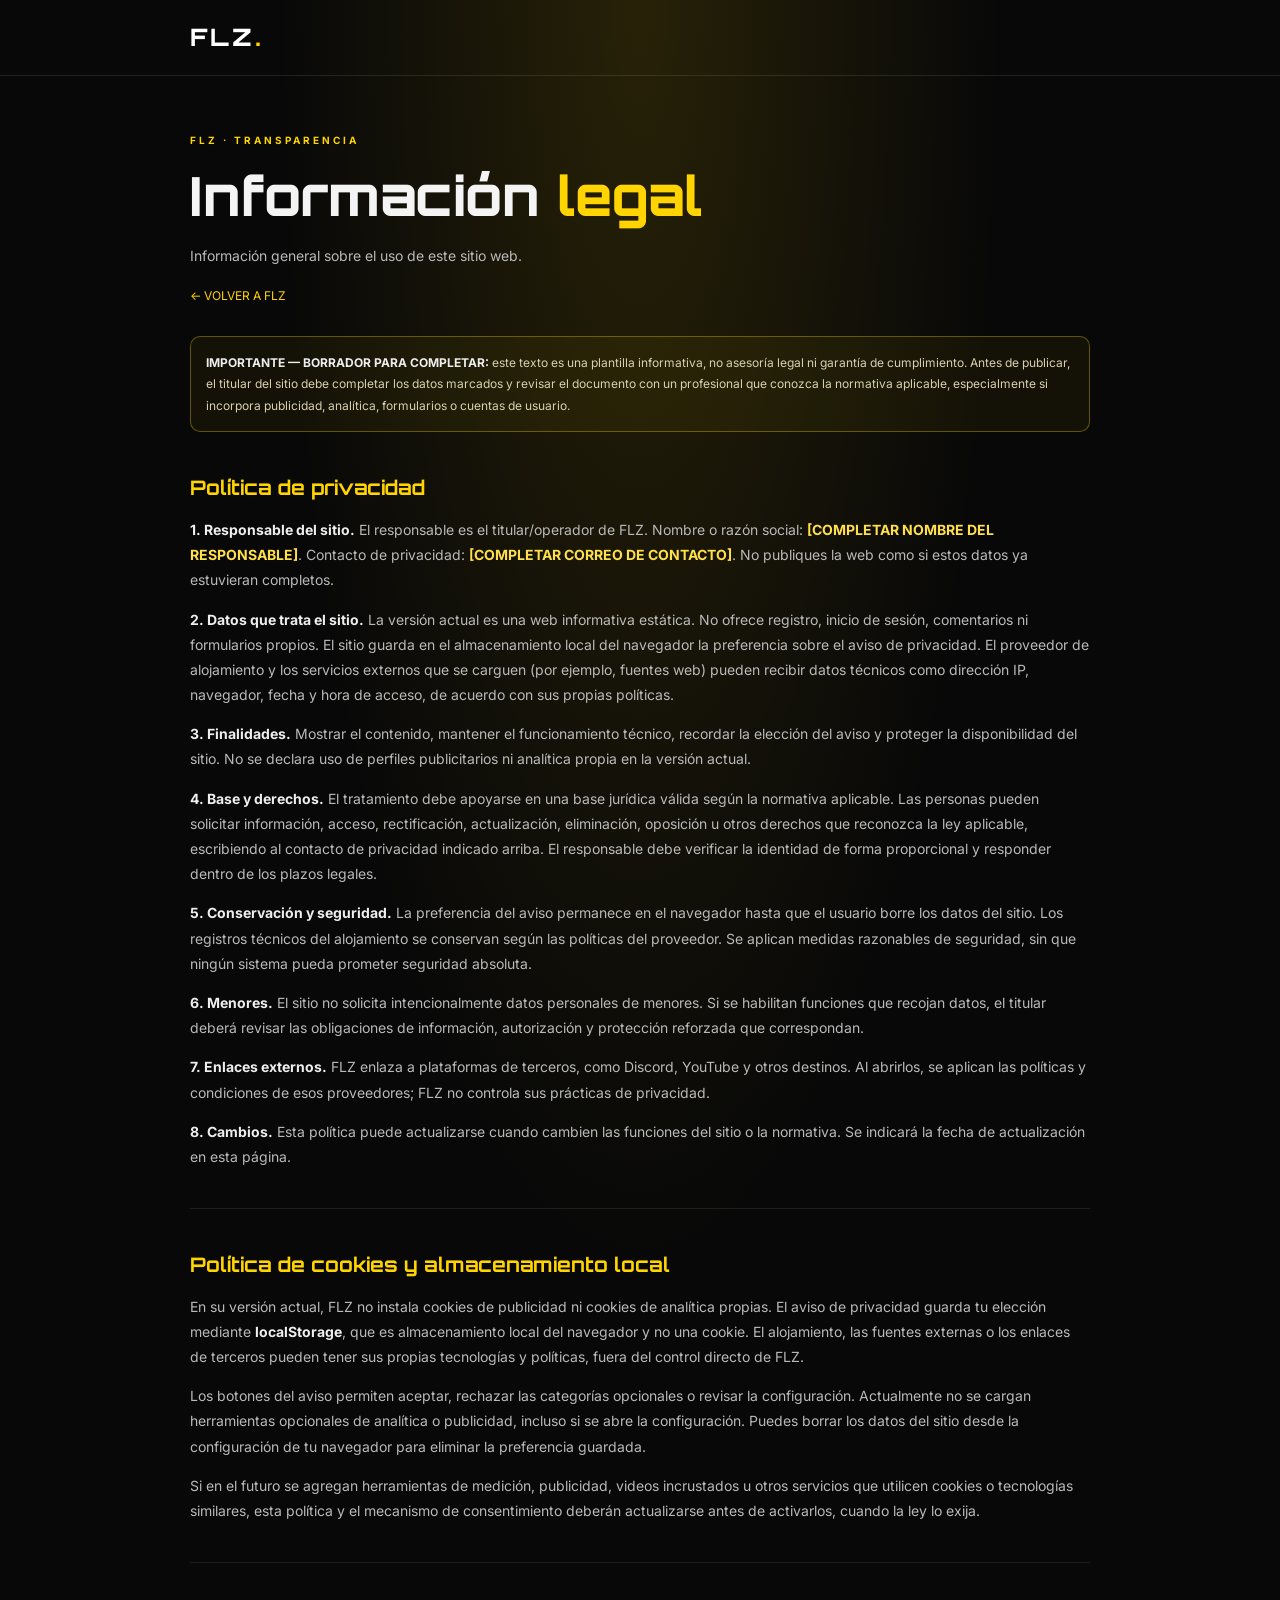
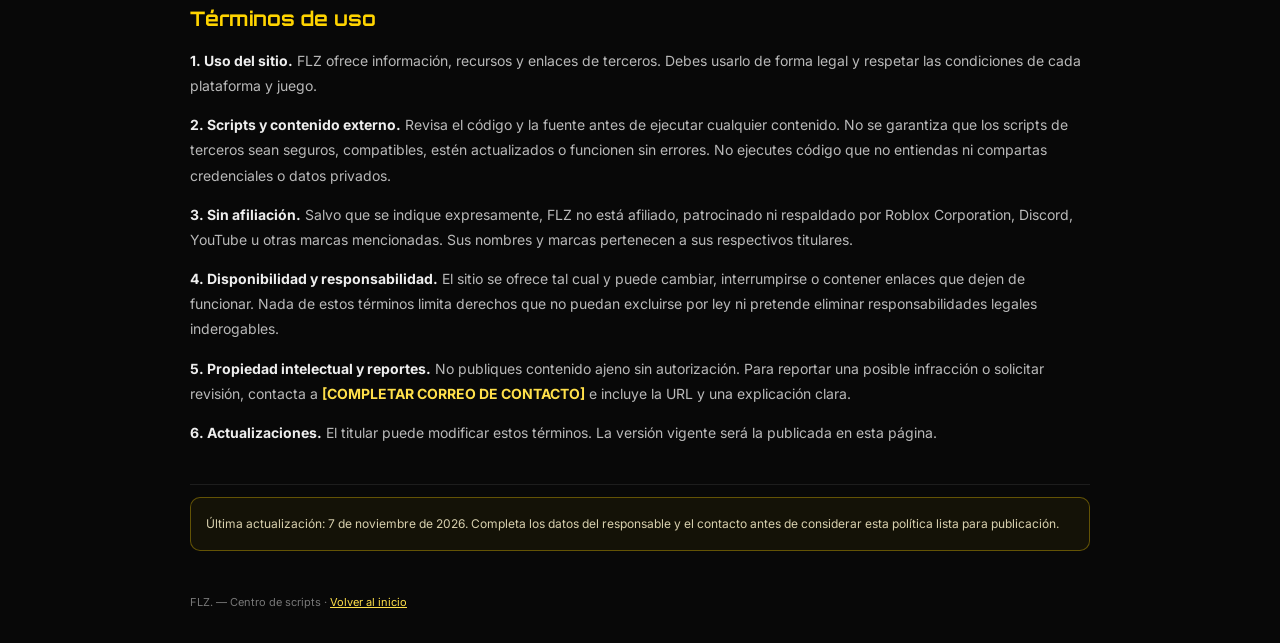
==== legal.html @ b0be7e63 "Crear políticas de privacidad, cookies y términos FLZ" ====
<!DOCTYPE html>
<html lang="es"><head><meta charset="UTF-8"><meta name="viewport" content="width=device-width, initial-scale=1"><meta name="theme-color" content="#090909"><title>Información legal | FLZ</title><link rel="preconnect" href="https://fonts.googleapis.com"><link href="https://fonts.googleapis.com/css2?family=Orbitron:wght@600;700;800&family=Inter:wght@400;500;600;700&display=swap" rel="stylesheet"><style>
:root{color-scheme:dark}*{box-sizing:border-box}body{margin:0;background:radial-gradient(ellipse at 50% 0%,#ffd40020,transparent 40%),#080808;color:#f4f4f4;font:14px Inter,Arial,sans-serif;line-height:1.8}.wrap{width:min(900px,calc(100% - 34px));margin:auto}header{border-bottom:1px solid #ffffff19;padding:22px 0}.brand{font:800 24px Orbitron;color:white;text-decoration:none;letter-spacing:3px}.brand span,h1 span,h2{color:#ffd400}.back{color:#ffd400;text-decoration:none;font-size:12px}.hero{padding:55px 0 28px}.eyebrow{color:#ffd400;font-size:10px;letter-spacing:3px;font-weight:700}h1{font:800 clamp(32px,7vw,54px) Orbitron;margin:12px 0}h2{font:700 20px Orbitron;margin-top:38px}p,li{color:#b9b9b9}section{padding:5px 0 25px;border-bottom:1px solid #ffffff16}strong{color:#eee}.notice{padding:15px;border:1px solid #ffd40055;border-radius:10px;background:#ffd4000d;color:#d8d0ae;font-size:12px}.placeholder{color:#ffe04a;font-weight:700}footer{padding:30px 0;color:#777;font-size:11px}a{color:#ffe04a}
</style></head><body><header><div class="wrap"><a class="brand" href="index.html">FLZ<span>.</span></a></div></header><main class="wrap"><div class="hero"><div class="eyebrow">FLZ · TRANSPARENCIA</div><h1>Información <span>legal</span></h1><p>Información general sobre el uso de este sitio web.</p><a class="back" href="index.html">← VOLVER A FLZ</a></div>
<div class="notice"><strong>IMPORTANTE — BORRADOR PARA COMPLETAR:</strong> este texto es una plantilla informativa, no asesoría legal ni garantía de cumplimiento. Antes de publicar, el titular del sitio debe completar los datos marcados y revisar el documento con un profesional que conozca la normativa aplicable, especialmente si incorpora publicidad, analítica, formularios o cuentas de usuario.</div>
<section id="privacidad"><h2>Política de privacidad</h2><p><strong>1. Responsable del sitio.</strong> El responsable es el titular/operador de FLZ. Nombre o razón social: <span class="placeholder">[COMPLETAR NOMBRE DEL RESPONSABLE]</span>. Contacto de privacidad: <span class="placeholder">[COMPLETAR CORREO DE CONTACTO]</span>. No publiques la web como si estos datos ya estuvieran completos.</p><p><strong>2. Datos que trata el sitio.</strong> La versión actual es una web informativa estática. No ofrece registro, inicio de sesión, comentarios ni formularios propios. El sitio guarda en el almacenamiento local del navegador la preferencia sobre el aviso de privacidad. El proveedor de alojamiento y los servicios externos que se carguen (por ejemplo, fuentes web) pueden recibir datos técnicos como dirección IP, navegador, fecha y hora de acceso, de acuerdo con sus propias políticas.</p><p><strong>3. Finalidades.</strong> Mostrar el contenido, mantener el funcionamiento técnico, recordar la elección del aviso y proteger la disponibilidad del sitio. No se declara uso de perfiles publicitarios ni analítica propia en la versión actual.</p><p><strong>4. Base y derechos.</strong> El tratamiento debe apoyarse en una base jurídica válida según la normativa aplicable. Las personas pueden solicitar información, acceso, rectificación, actualización, eliminación, oposición u otros derechos que reconozca la ley aplicable, escribiendo al contacto de privacidad indicado arriba. El responsable debe verificar la identidad de forma proporcional y responder dentro de los plazos legales.</p><p><strong>5. Conservación y seguridad.</strong> La preferencia del aviso permanece en el navegador hasta que el usuario borre los datos del sitio. Los registros técnicos del alojamiento se conservan según las políticas del proveedor. Se aplican medidas razonables de seguridad, sin que ningún sistema pueda prometer seguridad absoluta.</p><p><strong>6. Menores.</strong> El sitio no solicita intencionalmente datos personales de menores. Si se habilitan funciones que recojan datos, el titular deberá revisar las obligaciones de información, autorización y protección reforzada que correspondan.</p><p><strong>7. Enlaces externos.</strong> FLZ enlaza a plataformas de terceros, como Discord, YouTube y otros destinos. Al abrirlos, se aplican las políticas y condiciones de esos proveedores; FLZ no controla sus prácticas de privacidad.</p><p><strong>8. Cambios.</strong> Esta política puede actualizarse cuando cambien las funciones del sitio o la normativa. Se indicará la fecha de actualización en esta página.</p></section>
<section id="cookies"><h2>Política de cookies y almacenamiento local</h2><p>En su versión actual, FLZ no instala cookies de publicidad ni cookies de analítica propias. El aviso de privacidad guarda tu elección mediante <strong>localStorage</strong>, que es almacenamiento local del navegador y no una cookie. El alojamiento, las fuentes externas o los enlaces de terceros pueden tener sus propias tecnologías y políticas, fuera del control directo de FLZ.</p><p>Los botones del aviso permiten aceptar, rechazar las categorías opcionales o revisar la configuración. Actualmente no se cargan herramientas opcionales de analítica o publicidad, incluso si se abre la configuración. Puedes borrar los datos del sitio desde la configuración de tu navegador para eliminar la preferencia guardada.</p><p>Si en el futuro se agregan herramientas de medición, publicidad, videos incrustados u otros servicios que utilicen cookies o tecnologías similares, esta política y el mecanismo de consentimiento deberán actualizarse antes de activarlos, cuando la ley lo exija.</p></section>
<section id="terminos"><h2>Términos de uso</h2><p><strong>1. Uso del sitio.</strong> FLZ ofrece información, recursos y enlaces de terceros. Debes usarlo de forma legal y respetar las condiciones de cada plataforma y juego.</p><p><strong>2. Scripts y contenido externo.</strong> Revisa el código y la fuente antes de ejecutar cualquier contenido. No se garantiza que los scripts de terceros sean seguros, compatibles, estén actualizados o funcionen sin errores. No ejecutes código que no entiendas ni compartas credenciales o datos privados.</p><p><strong>3. Sin afiliación.</strong> Salvo que se indique expresamente, FLZ no está afiliado, patrocinado ni respaldado por Roblox Corporation, Discord, YouTube u otras marcas mencionadas. Sus nombres y marcas pertenecen a sus respectivos titulares.</p><p><strong>4. Disponibilidad y responsabilidad.</strong> El sitio se ofrece tal cual y puede cambiar, interrumpirse o contener enlaces que dejen de funcionar. Nada de estos términos limita derechos que no puedan excluirse por ley ni pretende eliminar responsabilidades legales inderogables.</p><p><strong>5. Propiedad intelectual y reportes.</strong> No publiques contenido ajeno sin autorización. Para reportar una posible infracción o solicitar revisión, contacta a <span class="placeholder">[COMPLETAR CORREO DE CONTACTO]</span> e incluye la URL y una explicación clara.</p><p><strong>6. Actualizaciones.</strong> El titular puede modificar estos términos. La versión vigente será la publicada en esta página.</p></section>
<p class="notice">Última actualización: 7 de noviembre de 2026. Completa los datos del responsable y el contacto antes de considerar esta política lista para publicación.</p></main><footer><div class="wrap">FLZ. — Centro de scripts · <a href="index.html">Volver al inicio</a></div></footer></body></html>
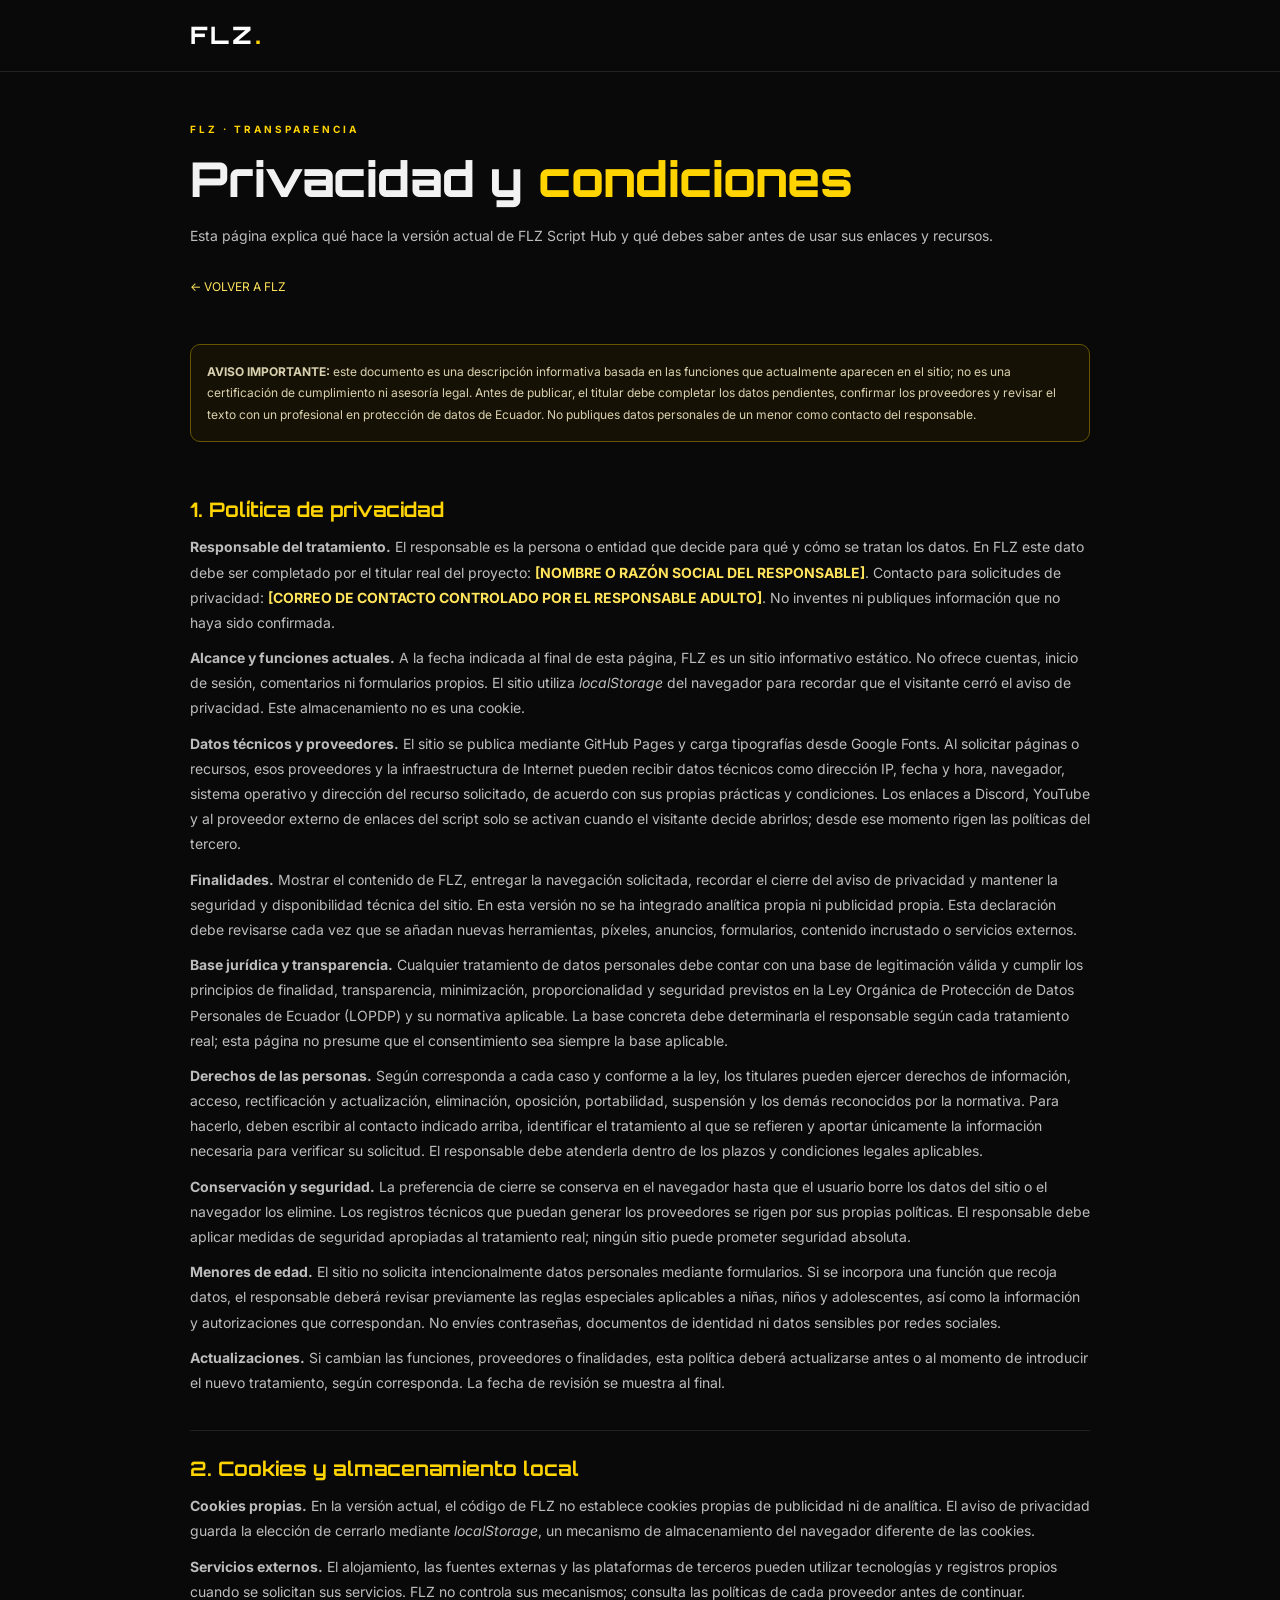
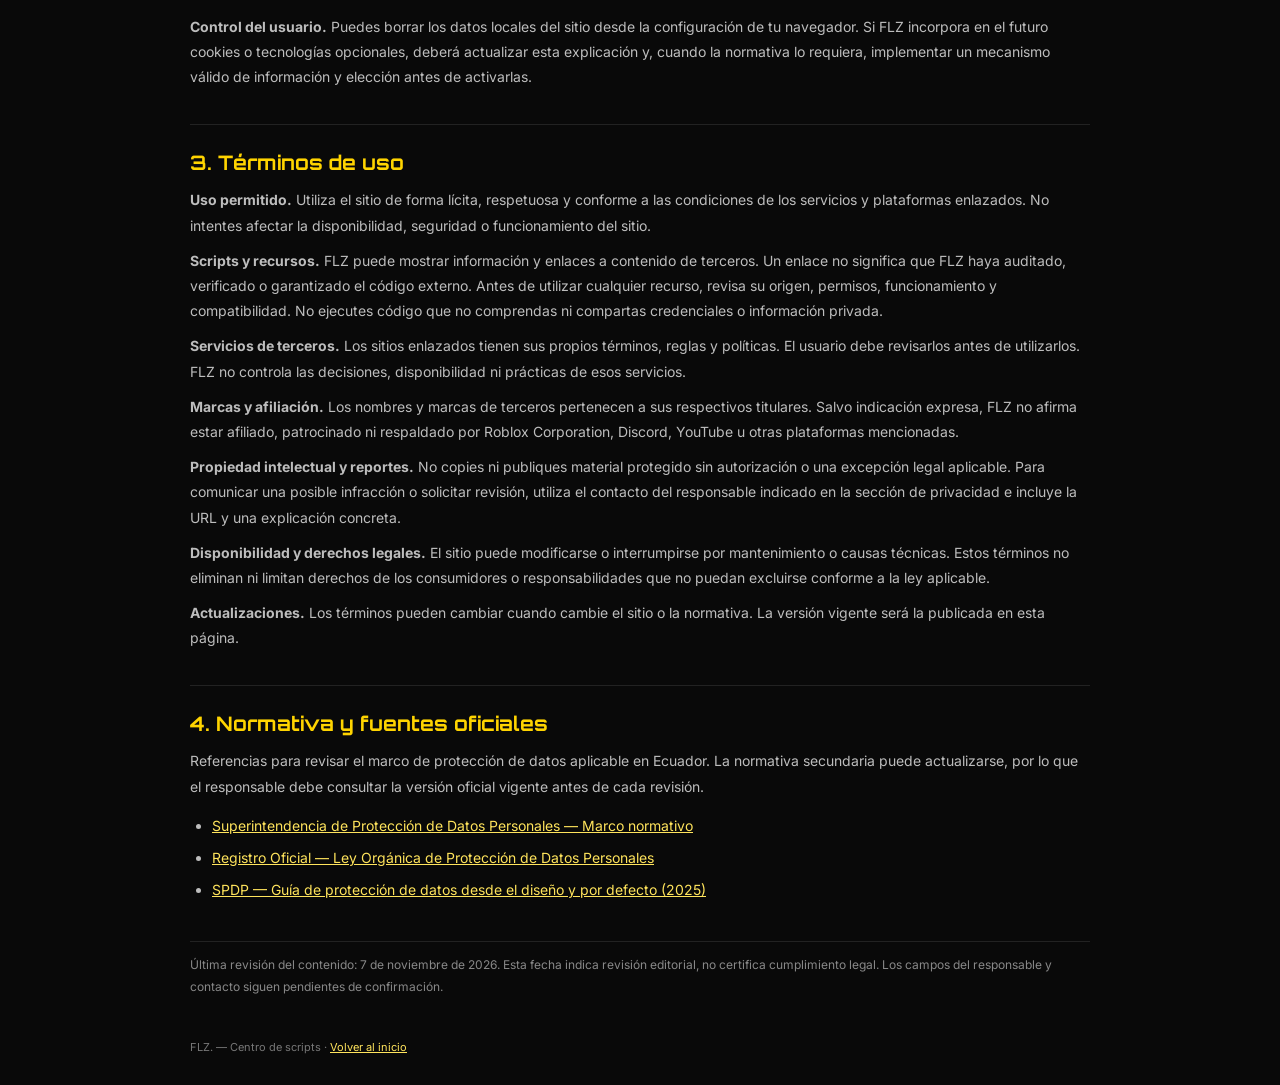
==== commit ce2bdea4: "Refresh privacy, local storage and terms information" ====
--- a/legal.html
+++ b/legal.html
@@ -1,9 +1,75 @@
 <!DOCTYPE html>
-<html lang="es"><head><meta charset="UTF-8"><meta name="viewport" content="width=device-width, initial-scale=1"><meta name="theme-color" content="#090909"><title>Información legal | FLZ</title><link rel="preconnect" href="https://fonts.googleapis.com"><link href="https://fonts.googleapis.com/css2?family=Orbitron:wght@600;700;800&family=Inter:wght@400;500;600;700&display=swap" rel="stylesheet"><style>
-:root{color-scheme:dark}*{box-sizing:border-box}body{margin:0;background:radial-gradient(ellipse at 50% 0%,#ffd40020,transparent 40%),#080808;color:#f4f4f4;font:14px Inter,Arial,sans-serif;line-height:1.8}.wrap{width:min(900px,calc(100% - 34px));margin:auto}header{border-bottom:1px solid #ffffff19;padding:22px 0}.brand{font:800 24px Orbitron;color:white;text-decoration:none;letter-spacing:3px}.brand span,h1 span,h2{color:#ffd400}.back{color:#ffd400;text-decoration:none;font-size:12px}.hero{padding:55px 0 28px}.eyebrow{color:#ffd400;font-size:10px;letter-spacing:3px;font-weight:700}h1{font:800 clamp(32px,7vw,54px) Orbitron;margin:12px 0}h2{font:700 20px Orbitron;margin-top:38px}p,li{color:#b9b9b9}section{padding:5px 0 25px;border-bottom:1px solid #ffffff16}strong{color:#eee}.notice{padding:15px;border:1px solid #ffd40055;border-radius:10px;background:#ffd4000d;color:#d8d0ae;font-size:12px}.placeholder{color:#ffe04a;font-weight:700}footer{padding:30px 0;color:#777;font-size:11px}a{color:#ffe04a}
-</style></head><body><header><div class="wrap"><a class="brand" href="index.html">FLZ<span>.</span></a></div></header><main class="wrap"><div class="hero"><div class="eyebrow">FLZ · TRANSPARENCIA</div><h1>Información <span>legal</span></h1><p>Información general sobre el uso de este sitio web.</p><a class="back" href="index.html">← VOLVER A FLZ</a></div>
-<div class="notice"><strong>IMPORTANTE — BORRADOR PARA COMPLETAR:</strong> este texto es una plantilla informativa, no asesoría legal ni garantía de cumplimiento. Antes de publicar, el titular del sitio debe completar los datos marcados y revisar el documento con un profesional que conozca la normativa aplicable, especialmente si incorpora publicidad, analítica, formularios o cuentas de usuario.</div>
-<section id="privacidad"><h2>Política de privacidad</h2><p><strong>1. Responsable del sitio.</strong> El responsable es el titular/operador de FLZ. Nombre o razón social: <span class="placeholder">[COMPLETAR NOMBRE DEL RESPONSABLE]</span>. Contacto de privacidad: <span class="placeholder">[COMPLETAR CORREO DE CONTACTO]</span>. No publiques la web como si estos datos ya estuvieran completos.</p><p><strong>2. Datos que trata el sitio.</strong> La versión actual es una web informativa estática. No ofrece registro, inicio de sesión, comentarios ni formularios propios. El sitio guarda en el almacenamiento local del navegador la preferencia sobre el aviso de privacidad. El proveedor de alojamiento y los servicios externos que se carguen (por ejemplo, fuentes web) pueden recibir datos técnicos como dirección IP, navegador, fecha y hora de acceso, de acuerdo con sus propias políticas.</p><p><strong>3. Finalidades.</strong> Mostrar el contenido, mantener el funcionamiento técnico, recordar la elección del aviso y proteger la disponibilidad del sitio. No se declara uso de perfiles publicitarios ni analítica propia en la versión actual.</p><p><strong>4. Base y derechos.</strong> El tratamiento debe apoyarse en una base jurídica válida según la normativa aplicable. Las personas pueden solicitar información, acceso, rectificación, actualización, eliminación, oposición u otros derechos que reconozca la ley aplicable, escribiendo al contacto de privacidad indicado arriba. El responsable debe verificar la identidad de forma proporcional y responder dentro de los plazos legales.</p><p><strong>5. Conservación y seguridad.</strong> La preferencia del aviso permanece en el navegador hasta que el usuario borre los datos del sitio. Los registros técnicos del alojamiento se conservan según las políticas del proveedor. Se aplican medidas razonables de seguridad, sin que ningún sistema pueda prometer seguridad absoluta.</p><p><strong>6. Menores.</strong> El sitio no solicita intencionalmente datos personales de menores. Si se habilitan funciones que recojan datos, el titular deberá revisar las obligaciones de información, autorización y protección reforzada que correspondan.</p><p><strong>7. Enlaces externos.</strong> FLZ enlaza a plataformas de terceros, como Discord, YouTube y otros destinos. Al abrirlos, se aplican las políticas y condiciones de esos proveedores; FLZ no controla sus prácticas de privacidad.</p><p><strong>8. Cambios.</strong> Esta política puede actualizarse cuando cambien las funciones del sitio o la normativa. Se indicará la fecha de actualización en esta página.</p></section>
-<section id="cookies"><h2>Política de cookies y almacenamiento local</h2><p>En su versión actual, FLZ no instala cookies de publicidad ni cookies de analítica propias. El aviso de privacidad guarda tu elección mediante <strong>localStorage</strong>, que es almacenamiento local del navegador y no una cookie. El alojamiento, las fuentes externas o los enlaces de terceros pueden tener sus propias tecnologías y políticas, fuera del control directo de FLZ.</p><p>Los botones del aviso permiten aceptar, rechazar las categorías opcionales o revisar la configuración. Actualmente no se cargan herramientas opcionales de analítica o publicidad, incluso si se abre la configuración. Puedes borrar los datos del sitio desde la configuración de tu navegador para eliminar la preferencia guardada.</p><p>Si en el futuro se agregan herramientas de medición, publicidad, videos incrustados u otros servicios que utilicen cookies o tecnologías similares, esta política y el mecanismo de consentimiento deberán actualizarse antes de activarlos, cuando la ley lo exija.</p></section>
-<section id="terminos"><h2>Términos de uso</h2><p><strong>1. Uso del sitio.</strong> FLZ ofrece información, recursos y enlaces de terceros. Debes usarlo de forma legal y respetar las condiciones de cada plataforma y juego.</p><p><strong>2. Scripts y contenido externo.</strong> Revisa el código y la fuente antes de ejecutar cualquier contenido. No se garantiza que los scripts de terceros sean seguros, compatibles, estén actualizados o funcionen sin errores. No ejecutes código que no entiendas ni compartas credenciales o datos privados.</p><p><strong>3. Sin afiliación.</strong> Salvo que se indique expresamente, FLZ no está afiliado, patrocinado ni respaldado por Roblox Corporation, Discord, YouTube u otras marcas mencionadas. Sus nombres y marcas pertenecen a sus respectivos titulares.</p><p><strong>4. Disponibilidad y responsabilidad.</strong> El sitio se ofrece tal cual y puede cambiar, interrumpirse o contener enlaces que dejen de funcionar. Nada de estos términos limita derechos que no puedan excluirse por ley ni pretende eliminar responsabilidades legales inderogables.</p><p><strong>5. Propiedad intelectual y reportes.</strong> No publiques contenido ajeno sin autorización. Para reportar una posible infracción o solicitar revisión, contacta a <span class="placeholder">[COMPLETAR CORREO DE CONTACTO]</span> e incluye la URL y una explicación clara.</p><p><strong>6. Actualizaciones.</strong> El titular puede modificar estos términos. La versión vigente será la publicada en esta página.</p></section>
-<p class="notice">Última actualización: 7 de noviembre de 2026. Completa los datos del responsable y el contacto antes de considerar esta política lista para publicación.</p></main><footer><div class="wrap">FLZ. — Centro de scripts · <a href="index.html">Volver al inicio</a></div></footer></body></html>+<html lang="es">
+<head>
+<meta charset="UTF-8"><meta name="viewport" content="width=device-width, initial-scale=1">
+<meta name="theme-color" content="#090909">
+<meta name="description" content="Información de privacidad, almacenamiento local y términos de uso de FLZ Script Hub.">
+<title>Privacidad y términos | FLZ</title>
+<link rel="preconnect" href="https://fonts.googleapis.com"><link rel="preconnect" href="https://fonts.gstatic.com" crossorigin>
+<link href="https://fonts.googleapis.com/css2?family=Orbitron:wght@600;700;800&family=Inter:wght@400;500;600;700&display=swap" rel="stylesheet">
+<style>
+:root{color-scheme:dark}*{box-sizing:border-box}html{scroll-behavior:smooth;scroll-padding-top:24px}
+body{margin:0;background:#090909;color:#f2f2f2;font:14px Inter,Arial,sans-serif;line-height:1.8}
+.wrap{width:min(900px,calc(100% - 36px));margin:auto}
+header{border-bottom:1px solid #222;padding:20px 0}.brand{font:800 24px Orbitron;color:#fff;text-decoration:none;letter-spacing:3px}.brand span,h1 span,h2{color:#ffd400}
+.hero{padding:48px 0 25px}.eyebrow{color:#ffd400;font-size:10px;letter-spacing:3px;font-weight:700}
+h1{font:800 clamp(30px,6vw,48px) Orbitron;margin:10px 0}h2{font:700 20px Orbitron;margin:0 0 12px}
+p,li{color:#bdbdbd}a{color:#ffe45c}.back{display:inline-block;margin-top:14px;text-decoration:none;font-size:12px}
+.notice{padding:16px;border:1px solid #655400;border-radius:10px;background:#151205;color:#d8d0ae;font-size:12px;margin:20px 0 30px}
+section{padding:25px 0;border-bottom:1px solid #222;scroll-margin-top:20px}
+section p{margin:10px 0}ul{padding-left:22px}li{margin:7px 0}
+.meta{color:#888;font-size:12px}.placeholder{color:#ffe45c;font-weight:700}
+.source-list a{overflow-wrap:anywhere}
+footer{padding:28px 0;color:#777;font-size:11px}
+</style>
+</head>
+<body>
+<header><div class="wrap"><a class="brand" href="index.html">FLZ<span>.</span></a></div></header>
+<main class="wrap">
+<div class="hero"><div class="eyebrow">FLZ · TRANSPARENCIA</div><h1>Privacidad y <span>condiciones</span></h1><p>Esta página explica qué hace la versión actual de FLZ Script Hub y qué debes saber antes de usar sus enlaces y recursos.</p><a class="back" href="index.html">← VOLVER A FLZ</a></div>
+<div class="notice"><strong>AVISO IMPORTANTE:</strong> este documento es una descripción informativa basada en las funciones que actualmente aparecen en el sitio; no es una certificación de cumplimiento ni asesoría legal. Antes de publicar, el titular debe completar los datos pendientes, confirmar los proveedores y revisar el texto con un profesional en protección de datos de Ecuador. No publiques datos personales de un menor como contacto del responsable.</div>
+
+<section id="privacidad">
+<h2>1. Política de privacidad</h2>
+<p><strong>Responsable del tratamiento.</strong> El responsable es la persona o entidad que decide para qué y cómo se tratan los datos. En FLZ este dato debe ser completado por el titular real del proyecto: <span class="placeholder">[NOMBRE O RAZÓN SOCIAL DEL RESPONSABLE]</span>. Contacto para solicitudes de privacidad: <span class="placeholder">[CORREO DE CONTACTO CONTROLADO POR EL RESPONSABLE ADULTO]</span>. No inventes ni publiques información que no haya sido confirmada.</p>
+<p><strong>Alcance y funciones actuales.</strong> A la fecha indicada al final de esta página, FLZ es un sitio informativo estático. No ofrece cuentas, inicio de sesión, comentarios ni formularios propios. El sitio utiliza <em>localStorage</em> del navegador para recordar que el visitante cerró el aviso de privacidad. Este almacenamiento no es una cookie.</p>
+<p><strong>Datos técnicos y proveedores.</strong> El sitio se publica mediante GitHub Pages y carga tipografías desde Google Fonts. Al solicitar páginas o recursos, esos proveedores y la infraestructura de Internet pueden recibir datos técnicos como dirección IP, fecha y hora, navegador, sistema operativo y dirección del recurso solicitado, de acuerdo con sus propias prácticas y condiciones. Los enlaces a Discord, YouTube y al proveedor externo de enlaces del script solo se activan cuando el visitante decide abrirlos; desde ese momento rigen las políticas del tercero.</p>
+<p><strong>Finalidades.</strong> Mostrar el contenido de FLZ, entregar la navegación solicitada, recordar el cierre del aviso de privacidad y mantener la seguridad y disponibilidad técnica del sitio. En esta versión no se ha integrado analítica propia ni publicidad propia. Esta declaración debe revisarse cada vez que se añadan nuevas herramientas, píxeles, anuncios, formularios, contenido incrustado o servicios externos.</p>
+<p><strong>Base jurídica y transparencia.</strong> Cualquier tratamiento de datos personales debe contar con una base de legitimación válida y cumplir los principios de finalidad, transparencia, minimización, proporcionalidad y seguridad previstos en la Ley Orgánica de Protección de Datos Personales de Ecuador (LOPDP) y su normativa aplicable. La base concreta debe determinarla el responsable según cada tratamiento real; esta página no presume que el consentimiento sea siempre la base aplicable.</p>
+<p><strong>Derechos de las personas.</strong> Según corresponda a cada caso y conforme a la ley, los titulares pueden ejercer derechos de información, acceso, rectificación y actualización, eliminación, oposición, portabilidad, suspensión y los demás reconocidos por la normativa. Para hacerlo, deben escribir al contacto indicado arriba, identificar el tratamiento al que se refieren y aportar únicamente la información necesaria para verificar su solicitud. El responsable debe atenderla dentro de los plazos y condiciones legales aplicables.</p>
+<p><strong>Conservación y seguridad.</strong> La preferencia de cierre se conserva en el navegador hasta que el usuario borre los datos del sitio o el navegador los elimine. Los registros técnicos que puedan generar los proveedores se rigen por sus propias políticas. El responsable debe aplicar medidas de seguridad apropiadas al tratamiento real; ningún sitio puede prometer seguridad absoluta.</p>
+<p><strong>Menores de edad.</strong> El sitio no solicita intencionalmente datos personales mediante formularios. Si se incorpora una función que recoja datos, el responsable deberá revisar previamente las reglas especiales aplicables a niñas, niños y adolescentes, así como la información y autorizaciones que correspondan. No envíes contraseñas, documentos de identidad ni datos sensibles por redes sociales.</p>
+<p><strong>Actualizaciones.</strong> Si cambian las funciones, proveedores o finalidades, esta política deberá actualizarse antes o al momento de introducir el nuevo tratamiento, según corresponda. La fecha de revisión se muestra al final.</p>
+</section>
+
+<section id="cookies">
+<h2>2. Cookies y almacenamiento local</h2>
+<p><strong>Cookies propias.</strong> En la versión actual, el código de FLZ no establece cookies propias de publicidad ni de analítica. El aviso de privacidad guarda la elección de cerrarlo mediante <em>localStorage</em>, un mecanismo de almacenamiento del navegador diferente de las cookies.</p>
+<p><strong>Servicios externos.</strong> El alojamiento, las fuentes externas y las plataformas de terceros pueden utilizar tecnologías y registros propios cuando se solicitan sus servicios. FLZ no controla sus mecanismos; consulta las políticas de cada proveedor antes de continuar.</p>
+<p><strong>Control del usuario.</strong> Puedes borrar los datos locales del sitio desde la configuración de tu navegador. Si FLZ incorpora en el futuro cookies o tecnologías opcionales, deberá actualizar esta explicación y, cuando la normativa lo requiera, implementar un mecanismo válido de información y elección antes de activarlas.</p>
+</section>
+
+<section id="terminos">
+<h2>3. Términos de uso</h2>
+<p><strong>Uso permitido.</strong> Utiliza el sitio de forma lícita, respetuosa y conforme a las condiciones de los servicios y plataformas enlazados. No intentes afectar la disponibilidad, seguridad o funcionamiento del sitio.</p>
+<p><strong>Scripts y recursos.</strong> FLZ puede mostrar información y enlaces a contenido de terceros. Un enlace no significa que FLZ haya auditado, verificado o garantizado el código externo. Antes de utilizar cualquier recurso, revisa su origen, permisos, funcionamiento y compatibilidad. No ejecutes código que no comprendas ni compartas credenciales o información privada.</p>
+<p><strong>Servicios de terceros.</strong> Los sitios enlazados tienen sus propios términos, reglas y políticas. El usuario debe revisarlos antes de utilizarlos. FLZ no controla las decisiones, disponibilidad ni prácticas de esos servicios.</p>
+<p><strong>Marcas y afiliación.</strong> Los nombres y marcas de terceros pertenecen a sus respectivos titulares. Salvo indicación expresa, FLZ no afirma estar afiliado, patrocinado ni respaldado por Roblox Corporation, Discord, YouTube u otras plataformas mencionadas.</p>
+<p><strong>Propiedad intelectual y reportes.</strong> No copies ni publiques material protegido sin autorización o una excepción legal aplicable. Para comunicar una posible infracción o solicitar revisión, utiliza el contacto del responsable indicado en la sección de privacidad e incluye la URL y una explicación concreta.</p>
+<p><strong>Disponibilidad y derechos legales.</strong> El sitio puede modificarse o interrumpirse por mantenimiento o causas técnicas. Estos términos no eliminan ni limitan derechos de los consumidores o responsabilidades que no puedan excluirse conforme a la ley aplicable.</p>
+<p><strong>Actualizaciones.</strong> Los términos pueden cambiar cuando cambie el sitio o la normativa. La versión vigente será la publicada en esta página.</p>
+</section>
+
+<section id="fuentes">
+<h2>4. Normativa y fuentes oficiales</h2>
+<p>Referencias para revisar el marco de protección de datos aplicable en Ecuador. La normativa secundaria puede actualizarse, por lo que el responsable debe consultar la versión oficial vigente antes de cada revisión.</p>
+<ul class="source-list">
+<li><a href="https://www.spdp.gob.ec/marco-normativo/" target="_blank" rel="noopener noreferrer">Superintendencia de Protección de Datos Personales — Marco normativo</a></li>
+<li><a href="https://www.registroficial.gob.ec/267223-2/" target="_blank" rel="noopener noreferrer">Registro Oficial — Ley Orgánica de Protección de Datos Personales</a></li>
+<li><a href="https://www.spdp.gob.ec/docs/guias/2025-2/guia-de-proteccion-de-datos-personales-desde-el-diseno-y-por-defecto/" target="_blank" rel="noopener noreferrer">SPDP — Guía de protección de datos desde el diseño y por defecto (2025)</a></li>
+</ul>
+</section>
+<p class="meta">Última revisión del contenido: 7 de noviembre de 2026. Esta fecha indica revisión editorial, no certifica cumplimiento legal. Los campos del responsable y contacto siguen pendientes de confirmación.</p>
+</main>
+<footer><div class="wrap">FLZ. — Centro de scripts · <a href="index.html">Volver al inicio</a></div></footer>
+</body></html>
